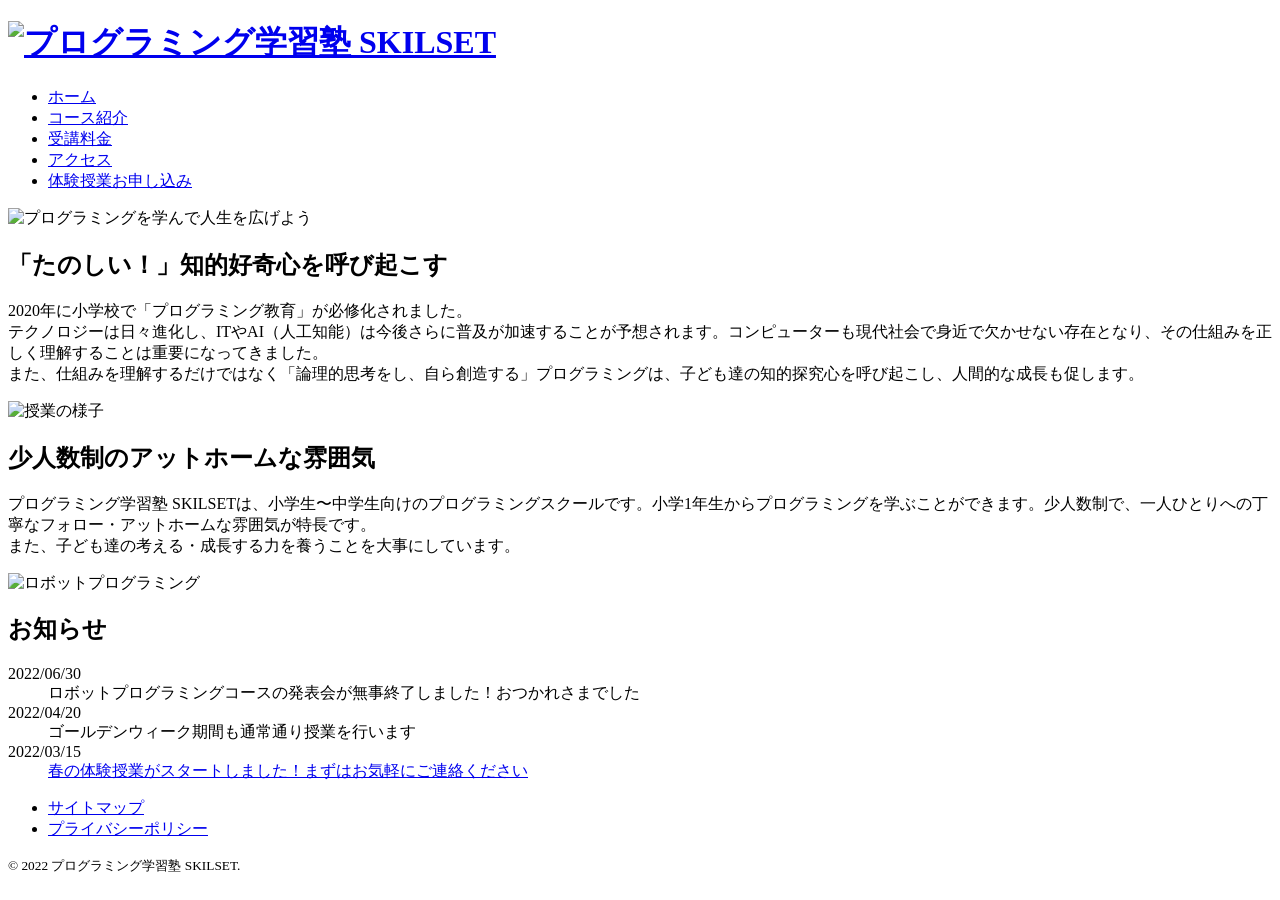
==== index.html @ 1294017c "Add files via upload" ====
<!doctype html>
<html lang="ja">

<head>
    <meta charset="utf-8">
    <meta name="description"
        content="東京都新宿区のプログラミングスクール「プログラミング学習塾 SKILSET」。少人数制で、一人ひとりへの丁寧なフォロー・アットホームな雰囲気が特長です。子ども達の考える・成長する力を養います。">
    <title>プログラミング学習塾 SKILSET｜東京都新宿区のプログラミングスクール</title>

    <link rel="stylesheet" href="css/normalize.css">
    <link rel="stylesheet" href="css/style.css">
</head>

<body class="home">
    <header>
        <h1><a href="index.html">
                <img src="images/logo.png" alt="プログラミング学習塾 SKILSET">
            </a>
        </h1>
        <nav>
            <ul>
                <li>
                    <a href="index.html">ホーム</a>
                </li>
                <li>
                    <a href="course.html">コース紹介</a>
                </li>
                <li>
                    <a href="price.html">受講料金</a>
                </li>
                <li>
                    <a href="access.html">アクセス</a>
                </li>
                <li>
                    <a href="entry.html">体験授業お申し込み</a>
                </li>
            </ul>
        </nav>
    </header>
    <main>
        <div class="visual">
            <p><img src="images/catchcopy.png" alt="プログラミングを学んで人生を広げよう">
            </p>

        </div>
        <div class="inner">
            <section>
                <div>
                    <h2>「たのしい！」知的好奇心を呼び起こす
                    </h2>
                    <p>2020年に小学校で「プログラミング教育」が必修化されました。<br>
                        テクノロジーは日々進化し、ITやAI（人工知能）は今後さらに普及が加速することが予想されます。コンピューターも現代社会で身近で欠かせない存在となり、その仕組みを正しく理解することは重要になってきました。<br>
                        また、仕組みを理解するだけではなく「論理的思考をし、自ら創造する」プログラミングは、子ども達の知的探究心を呼び起こし、人間的な成長も促します。
                    </p>
                </div>
                <p><img src="images/top01.jpg" alt="授業の様子"></p>
            </section>
            <section>
                <div>
                    <h2>少人数制のアットホームな雰囲気
                    </h2>
                    <p>プログラミング学習塾
                        SKILSETは、小学生〜中学生向けのプログラミングスクールです。小学1年生からプログラミングを学ぶことができます。少人数制で、一人ひとりへの丁寧なフォロー・アットホームな雰囲気が特長です。<br>
                        また、子ども達の考える・成長する力を養うことを大事にしています。
                    </p>
                </div>
                <p><img src="images/top02.jpg" alt="ロボットプログラミング"></p>
            </section>


            <h2>お知らせ</h2>

            <dl>
                <dt>2022/06/30</dt>
                <dd>ロボットプログラミングコースの発表会が無事終了しました！おつかれさまでした</dd>
                <dt>2022/04/20</dt>
                <dd>ゴールデンウィーク期間も通常通り授業を行います</dd>
                <dt>2022/03/15</dt>
                <dd><a href="entry.html">春の体験授業がスタートしました！まずはお気軽にご連絡ください</a></dd>
            </dl>
        </div>
    </main>
    <footer>
        <ul>
            <li>
                <a href="sitemap.html">サイトマップ</a>
            </li>
            <li>
                <a href="privacypolicy.html">プライバシーポリシー</a>
            </li>
        </ul>
        <p><small>&copy; 2022 プログラミング学習塾 SKILSET.</small></p>
    </footer>

</body>

</html>
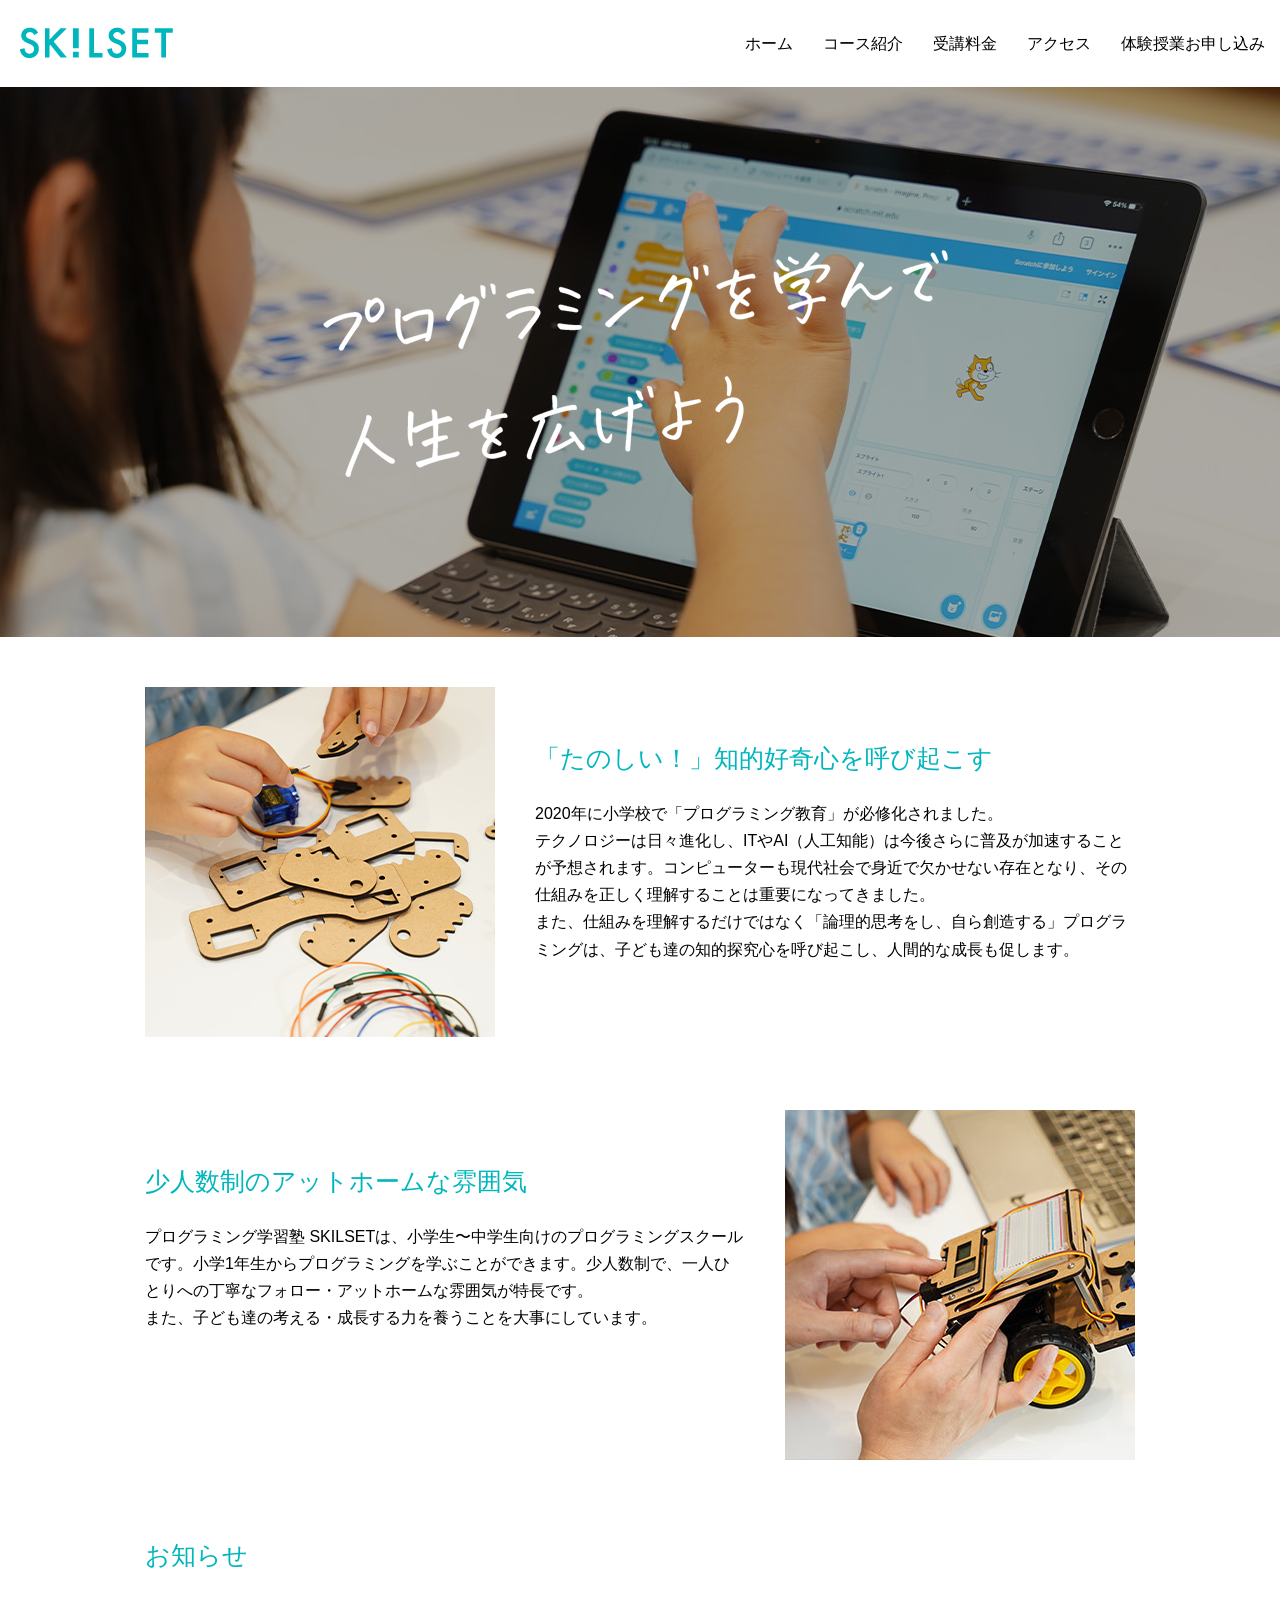
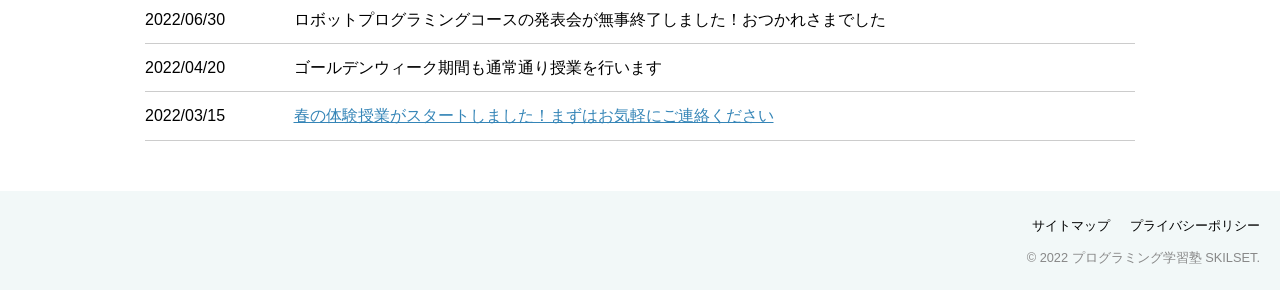
==== commit 82324568: "Fix HTML formatting and update stylesheet paths" ====
--- a/index.html
+++ b/index.html
@@ -7,8 +7,8 @@
         content="東京都新宿区のプログラミングスクール「プログラミング学習塾 SKILSET」。少人数制で、一人ひとりへの丁寧なフォロー・アットホームな雰囲気が特長です。子ども達の考える・成長する力を養います。">
     <title>プログラミング学習塾 SKILSET｜東京都新宿区のプログラミングスクール</title>
 
-    <link rel="stylesheet" href="css/normalize.css">
-    <link rel="stylesheet" href="css/style.css">
+    <link rel="stylesheet" href="CSS/normalize.css">
+    <link rel="stylesheet" href="CSS/style.css">
 </head>
 
 <body class="home">
@@ -94,4 +94,4 @@
 
 </body>
 
-</html>+</html>
--- a/CSS/style.css
+++ b/CSS/style.css
@@ -0,0 +1,335 @@
+@charset "utf-8";
+
+body {
+    line-height: 1.7;
+    font-size: 16px;
+    font-family: -apple-system, blinkmacsystemfont, "helvetica neue", "游ゴシック medium", yugothic, yugothicm, "hiragino kaku gothic pron", meiryo, sans-serif;
+    color: #000000;
+}
+
+a,
+a:link {
+    color: #3585b7;
+}
+
+a:visited {
+    color: #6252b7;
+}
+
+a:hover {
+    text-decoration: none;
+    color: #555;
+}
+
+/* header */
+header {
+    display: flex;
+}
+
+header h1 {
+    margin: 20px 0 0 20px;
+}
+
+header nav {
+    margin: 0 0 0 auto;
+}
+
+header nav ul {
+    list-style-type: none;
+    margin: 20px 0 20px;
+    padding: 0;
+    display: flex;
+}
+
+header nav ul li a,
+header nav ul li a:link,
+header nav ul li a:visited {
+    display: block;
+    padding: 10px 15px 10px 15px;
+    text-decoration: none;
+    color: #000;
+}
+
+header nav ul li a:hover {
+    color: #888;
+}
+
+/* footer */
+footer {
+    background: #f2f8f8;
+    padding: 20px;
+}
+
+footer ul {
+    list-style-type: none;
+    margin: 0 0 5px;
+    padding: 0;
+    display: flex;
+    justify-content: flex-end;
+}
+
+footer ul li {
+    padding: 0 0 0 20px;
+}
+
+footer ul li a,
+footer ul li a:link,
+footer ul li a:visited {
+    text-decoration: none;
+    font-size: 13px;
+    color: #000;
+}
+
+footer ul li a:hover {
+    color: #888;
+}
+
+footer p {
+    margin: 0;
+    text-align: right;
+    color: #888;
+}
+
+/* main */
+main .inner {
+    width: 990px;
+    margin: 50px auto;
+}
+
+main h2 {
+    margin: 50px 0 20px;
+    font-weight: normal;
+    font-size: 25px;
+    color: #00b6bd;
+}
+
+main p {
+    margin: 0 0 15px;
+}
+
+main dl {
+    width: 100%;
+}
+
+main dl dt {
+    float: left;
+    clear: both;
+    padding: 10px 0;
+}
+
+main dl dd {
+    border-bottom: 1px solid #ccc;
+    margin: 0;
+    padding: 10px 0 10px 15%;
+}
+
+main .title {
+    padding: 50px;
+    background: #f2f8f8;
+}
+
+main .title h1 {
+    margin: 0;
+    line-height: 1;
+    font-size: 40px;
+    color: #00b6bd;
+}
+
+main .title ol {
+    list-style-type: none;
+    margin: 30px 0 0;
+    padding: 0;
+    display: flex;
+}
+
+main .title ol li {
+    font-size: 13px;
+}
+
+main .title ol li::after {
+    content: ">";
+    margin: 0 5px 0 10px;
+}
+
+main .title ol li:last-child::after {
+    content: none;
+}
+
+main table {
+    width: 100%;
+    margin-bottom: 30px;
+}
+
+main table,
+main table th,
+main table td {
+    border: solid 1px #ccc;
+    border-collapse: collapse;
+}
+
+main table th,
+main table td {
+    padding: 10px;
+}
+
+main table tr th {
+    background: #f2f8f8;
+    color: #00b6bd;
+}
+
+main ul {
+    margin: 0 0 60px;
+    padding: 0 0 0 20px;
+}
+
+/* home */
+.home main .visual {
+    background: url(../images/visual.jpg) no-repeat center top;
+    height: 550px;
+    padding: 150px 0 0;
+    box-sizing: border-box;
+}
+
+.home main .visual p {
+    text-align: center;
+}
+
+.home main section {
+    display: flex;
+    margin-top: 50px;
+}
+
+.home main section div {
+    padding: 0 40px 0 0;
+}
+
+.home main section:first-child {
+    flex-direction: row-reverse;
+}
+
+.home main section:first-child div {
+    padding: 0 0 0 40px;
+}
+
+/* course */
+.course main .course-box {
+    display: flex;
+    justify-content: space-between;
+    margin-top: 50px;
+}
+
+.course main .course-box div {
+    width: 475px;
+}
+
+.course main h2 {
+    margin-top: 0;
+}
+
+/* price */
+.price table tr:nth-child(1) th {
+    background: #00b6bd;
+    color: #fff;
+    font-size: 18px;
+    width: 360px;
+}
+
+.price table tr:nth-child(1) .cell {
+    border: none;
+    background: none;
+    width: 170px;
+}
+
+.price table {
+    border: none;
+}
+
+.price table td {
+    font-size: 20px;
+    text-align: center;
+    line-height: 1.5em;
+    margin: 0;
+}
+
+.price .image-box1,
+.price .image-box2 {
+    display: flex;
+    justify-content: space-between;
+}
+
+.price .image-box1 p,
+.price .image-box2 p {
+    margin: 0;
+    padding: 0 0 5px 0;
+}
+
+.price span {
+    font-size: 0.8em;
+}
+
+/* entry */
+
+.entry .must {
+    color: #d23939;
+    margin: 0 5px;
+}
+
+.entry main p {
+    margin: 0 0 50px 0;
+}
+
+.entry dt {
+    padding: 10px 0px;
+}
+
+.entry dd {
+    padding: 10px 0 10px 240px;
+}
+
+.entry select {
+    padding: 5px;
+    border: 0.5px solid #ccc;
+}
+
+.entry input {
+    padding: 5px;
+    border: 0.5px solid #ccc;
+}
+
+.entry input[name="email"] {
+    width: 50%;
+}
+
+.entry textarea {
+    padding: 5px 0;
+    border: 0.5px solid #ccc;
+}
+
+.entry button {
+    border: none;
+    border-radius: 35px;
+    background: #00b6bd;
+    width: 300px;
+    height: 60px;
+    color: #fff;
+    font-weight: bold;
+    font-size: 18px;
+    margin: 20px 0 50px;
+    padding: 0 0 0 0;
+    cursor: pointer;
+}
+
+.entry .submit {
+    text-align: center;
+    margin: 10px 0px;
+}
+
+/* privacypolicy */
+.privacypolicy main dd {
+    padding: 10px 0 10px 50xp ;
+}
+
+/* sitemap */
+.sitemap main .inner li{
+    margin-bottom: 20px;
+}
